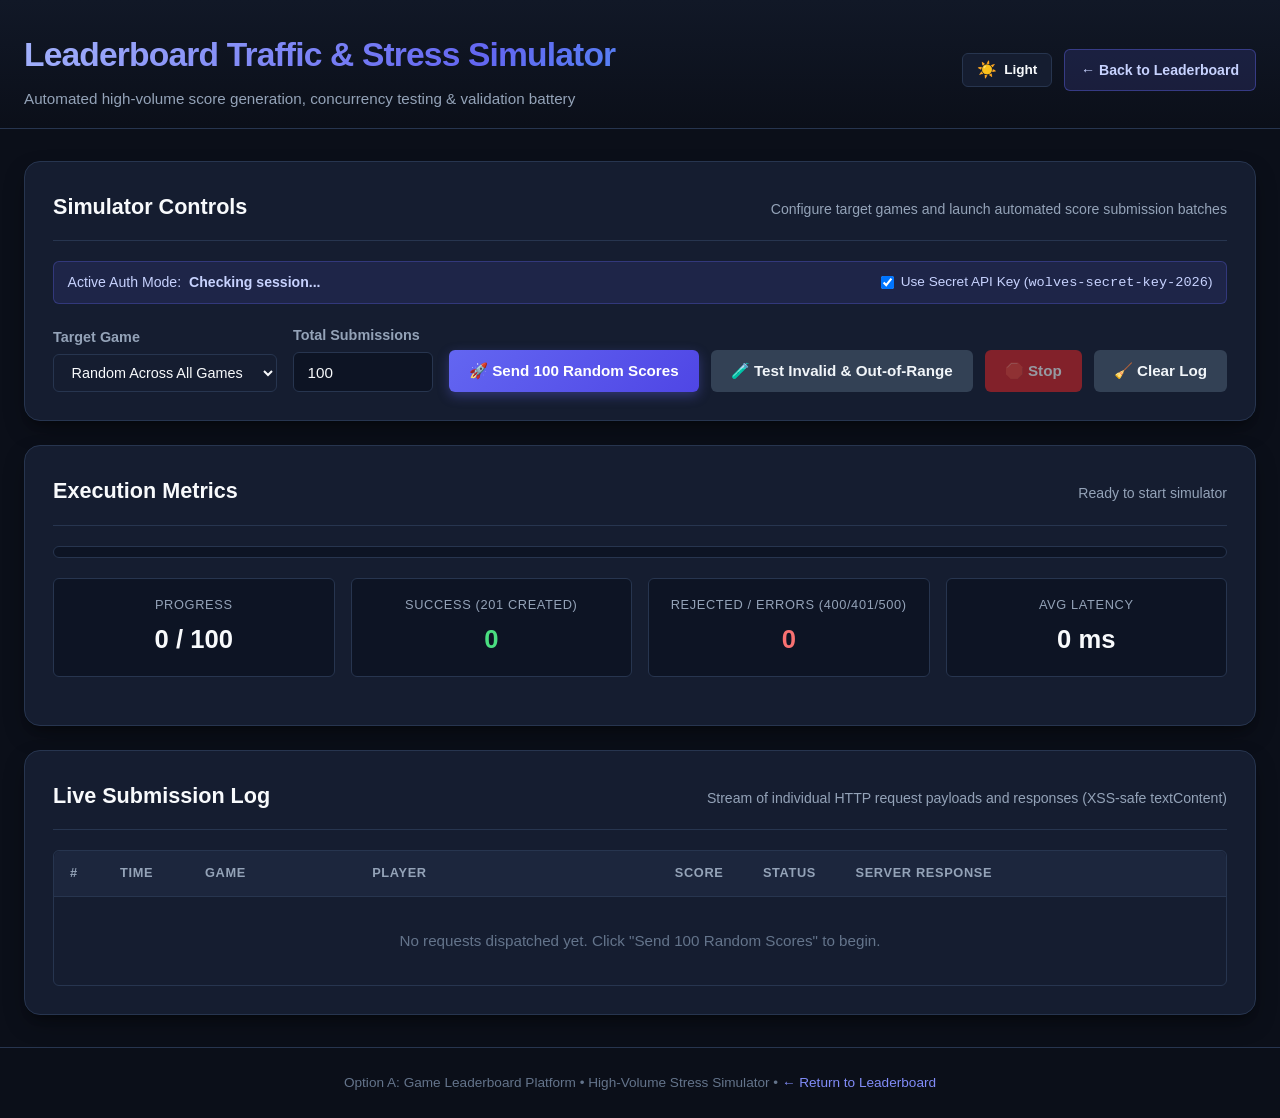
==== test-simulator.html @ 8ebdc3a9 "add complete REST API backend, admin moderation, and canvas chart visualization" ====
<!DOCTYPE html>
<html lang="en">
<head>
    <meta charset="UTF-8">
    <meta name="viewport" content="width=device-width, initial-scale=1.0">
    <title>100 Random Scores Simulator - Game Leaderboard Service</title>
    <link rel="stylesheet" href="css/style.css">
    <script src="js/test-simulator.js" defer></script>
</head>
<body>
    <header class="app-header">
        <div class="header-container">
            <div class="header-content">
                <h1 class="app-title">Leaderboard Traffic &amp; Stress Simulator</h1>
                <p class="app-subtitle">Automated high-volume score generation, concurrency testing &amp; validation battery</p>
            </div>
            <nav class="header-nav" style="display: flex; align-items: center; gap: 0.75rem;">
                <button type="button" id="themeToggle" class="theme-toggle-btn" aria-label="Toggle Dark / Light Mode" title="Toggle Theme">
                    <span id="themeToggleIcon" class="theme-toggle-icon">🌙</span>
                    <span id="themeToggleText" class="theme-toggle-text">Dark</span>
                </button>
                <a href="index.html" class="nav-btn">&larr; Back to Leaderboard</a>
            </nav>
        </div>
    </header>

    <main class="app-main">
        <div class="sim-container">
            <!-- Controls Card -->
            <section class="card" aria-labelledby="controlsHeading">
                <div class="card-header">
                    <h2 id="controlsHeading" class="card-title">Simulator Controls</h2>
                    <span class="card-desc">Configure target games and launch automated score submission batches</span>
                </div>

                <!-- Session & Auth Notice -->
                <div id="simAuthNotice" class="form-feedback error hidden">
                    Authentication Required: You are not logged in and Secret API Key is disabled. Submissions will return HTTP 401. Please enable the Secret API Key or <a href="index.html" class="footer-link">log in on the main page</a>.
                </div>

                <div class="user-submit-badge">
                    <span>Active Auth Mode:</span>
                    <strong id="simUserSession">Checking session...</strong>
                    <label style="margin-left: auto; display: flex; align-items: center; gap: 0.4rem; font-size: 0.85rem; cursor: pointer;">
                        <input type="checkbox" id="chkUseApiKey" checked>
                        <span>Use Secret API Key (<code>wolves-secret-key-2026</code>)</span>
                    </label>
                </div>

                <div class="sim-controls" style="margin-top: 1rem;">
                    <div class="form-group" style="flex: 1; min-width: 200px;">
                        <label for="simGameSelect" class="form-label">Target Game</label>
                        <select id="simGameSelect" class="game-select" style="width: 100%;">
                            <option value="__RANDOM__">Random Across All Games</option>
                        </select>
                    </div>

                    <div class="form-group" style="width: 140px;">
                        <label for="simBatchCount" class="form-label">Total Submissions</label>
                        <input type="number" id="simBatchCount" class="form-input" value="100" min="1" max="500" step="1">
                    </div>

                    <div class="sim-actions">
                        <button type="button" id="btnStartBatch" class="btn btn-primary">
                            <span>🚀 Send 100 Random Scores</span>
                        </button>
                        <button type="button" id="btnRunEdgeCases" class="btn btn-secondary">
                            <span>🧪 Test Invalid &amp; Out-of-Range</span>
                        </button>
                        <button type="button" id="btnStop" class="btn btn-danger" disabled>
                            <span>🛑 Stop</span>
                        </button>
                        <button type="button" id="btnClearLog" class="btn btn-secondary">
                            <span>🧹 Clear Log</span>
                        </button>
                    </div>
                </div>
            </section>

            <!-- Metrics Card -->
            <section class="card" aria-labelledby="metricsHeading">
                <div class="card-header">
                    <h2 id="metricsHeading" class="card-title">Execution Metrics</h2>
                    <span id="simStatusText" class="card-desc">Ready to start simulator</span>
                </div>

                <div class="progress-container">
                    <div id="progressFill" class="progress-fill"></div>
                </div>

                <div class="metrics-grid">
                    <div class="metric-card">
                        <div class="metric-label">Progress</div>
                        <div class="metric-value"><span id="metricSent">0</span> / <span id="metricTotal">100</span></div>
                    </div>
                    <div class="metric-card">
                        <div class="metric-label">Success (201 Created)</div>
                        <div class="metric-value success" id="metricSuccess">0</div>
                    </div>
                    <div class="metric-card">
                        <div class="metric-label">Rejected / Errors (400/401/500)</div>
                        <div class="metric-value error" id="metricErrors">0</div>
                    </div>
                    <div class="metric-card">
                        <div class="metric-label">Avg Latency</div>
                        <div class="metric-value" id="metricLatency">0 ms</div>
                    </div>
                </div>
            </section>

            <!-- Live Table Log Card -->
            <section class="card" aria-labelledby="logHeading">
                <div class="card-header">
                    <h2 id="logHeading" class="card-title">Live Submission Log</h2>
                    <span class="card-desc">Stream of individual HTTP request payloads and responses (XSS-safe textContent)</span>
                </div>

                <div class="log-scroll-wrapper">
                    <table class="leaderboard-table sim-table">
                        <thead>
                            <tr>
                                <th scope="col" style="width: 50px;">#</th>
                                <th scope="col" style="width: 85px;">Time</th>
                                <th scope="col">Game</th>
                                <th scope="col">Player</th>
                                <th scope="col" style="text-align: right;">Score</th>
                                <th scope="col" style="text-align: center; width: 100px;">Status</th>
                                <th scope="col">Server Response</th>
                            </tr>
                        </thead>
                        <tbody id="simLogBody">
                            <tr>
                                <td colspan="7" style="text-align: center; color: var(--text-muted); padding: 2rem;">
                                    No requests dispatched yet. Click "Send 100 Random Scores" to begin.
                                </td>
                            </tr>
                        </tbody>
                    </table>
                </div>
            </section>
        </div>
    </main>

    <footer class="app-footer">
        <p>Option A: Game Leaderboard Platform &bull; High-Volume Stress Simulator &bull; <a href="index.html" class="footer-link">&larr; Return to Leaderboard</a></p>
    </footer>
</body>
</html>
---- css/style.css ----
/**
 * Game Leaderboard Service - Modern Responsive Stylesheet
 */

:root, [data-theme="dark"] {
    --bg-main: #0b0f19;
    --bg-primary: #0b0f19;
    --bg-card: #151d30;
    --bg-surface: #151d30;
    --bg-card-header: #1c263d;
    --bg-input: #0d1424;
    --border-color: #27354f;
    --border-focus: #6366f1;
    
    --text-primary: #f8fafc;
    --text-secondary: #94a3b8;
    --text-muted: #64748b;
    
    --primary: #6366f1;
    --primary-hover: #4f46e5;
    --primary-glow: rgba(99, 102, 241, 0.35);
    --accent-color: #6366f1;

    --rank-gold: #f59e0b;
    --rank-gold-bg: rgba(245, 158, 11, 0.12);
    --rank-silver: #cbd5e1;
    --rank-silver-bg: rgba(203, 213, 225, 0.12);
    --rank-bronze: #d97706;
    --rank-bronze-bg: rgba(217, 119, 6, 0.12);

    --state-success-bg: rgba(34, 197, 94, 0.12);
    --state-success-border: #22c55e;
    --state-success-text: #86efac;

    --state-error-bg: rgba(239, 68, 68, 0.12);
    --state-error-border: #ef4444;
    --state-error-text: #fca5a5;

    --state-loading-text: #93c5fd;

    --radius-sm: 6px;
    --radius-md: 10px;
    --radius-lg: 16px;
    --shadow-card: 0 10px 25px -5px rgba(0, 0, 0, 0.4), 0 8px 10px -6px rgba(0, 0, 0, 0.3);
    --card-shadow: var(--shadow-card);
    --transition: all 0.2s ease-in-out;
}

[data-theme="light"] {
    --bg-main: #f1f5f9;
    --bg-primary: #f1f5f9;
    --bg-card: #ffffff;
    --bg-surface: #ffffff;
    --bg-card-header: #f8fafc;
    --bg-input: #ffffff;
    --border-color: #cbd5e1;
    --border-focus: #4f46e5;
    
    --text-primary: #0f172a;
    --text-secondary: #475569;
    --text-muted: #64748b;
    
    --primary: #4f46e5;
    --primary-hover: #4338ca;
    --primary-glow: rgba(79, 70, 229, 0.25);
    --accent-color: #4f46e5;

    --rank-gold: #b45309;
    --rank-gold-bg: rgba(245, 158, 11, 0.15);
    --rank-silver: #475569;
    --rank-silver-bg: rgba(148, 163, 184, 0.18);
    --rank-bronze: #9a3412;
    --rank-bronze-bg: rgba(217, 119, 6, 0.15);

    --state-success-bg: rgba(34, 197, 94, 0.12);
    --state-success-border: #16a34a;
    --state-success-text: #15803d;

    --state-error-bg: rgba(239, 68, 68, 0.10);
    --state-error-border: #dc2626;
    --state-error-text: #b91c1c;

    --state-loading-text: #2563eb;

    --shadow-card: 0 4px 20px -2px rgba(0, 0, 0, 0.06), 0 2px 6px -1px rgba(0, 0, 0, 0.04);
    --card-shadow: var(--shadow-card);
}

[data-theme="light"] .app-header {
    background: linear-gradient(180deg, #ffffff 0%, var(--bg-main) 100%);
    border-bottom: 1px solid var(--border-color);
}

[data-theme="light"] .leaderboard-table th {
    background-color: var(--bg-card-header);
    color: var(--text-secondary);
}

[data-theme="light"] .leaderboard-table tbody tr:hover {
    background-color: #f8fafc;
}

[data-theme="light"] .modal-content {
    background-color: #ffffff;
    box-shadow: 0 20px 25px -5px rgba(0, 0, 0, 0.1), 0 10px 10px -5px rgba(0, 0, 0, 0.04);
}

[data-theme="light"] .admin-card {
    background: #ffffff;
    border-color: #cbd5e1;
}

[data-theme="light"] .admin-scores-table th {
    background: var(--bg-card-header);
}

[data-theme="light"] .admin-scores-table tr:hover {
    background: #f8fafc;
}

[data-theme="light"] .demo-chip {
    background: #f1f5f9;
    border-color: #cbd5e1;
    color: #475569;
}

[data-theme="light"] .demo-chip:hover {
    background: #e2e8f0;
    color: var(--primary);
}

[data-theme="light"] .btn-secondary {
    background: #e2e8f0;
    color: #1e293b;
    border-color: #cbd5e1;
}

[data-theme="light"] .btn-secondary:hover {
    background: #cbd5e1;
}

[data-theme="light"] .btn-outline-primary {
    background: transparent;
    color: var(--primary);
    border-color: var(--primary);
}

[data-theme="light"] .btn-outline-primary:hover {
    background: rgba(79, 70, 229, 0.08);
}

*, *::before, *::after {
    box-sizing: border-box;
    margin: 0;
    padding: 0;
}

body {
    font-family: -apple-system, BlinkMacSystemFont, "Segoe UI", Roboto, Oxygen, Ubuntu, Cantarell, "Helvetica Neue", sans-serif;
    background-color: var(--bg-main);
    color: var(--text-primary);
    line-height: 1.6;
    min-height: 100vh;
    display: flex;
    flex-direction: column;
}

/* Header */
.app-header {
    background: linear-gradient(180deg, #111827 0%, var(--bg-main) 100%);
    border-bottom: 1px solid var(--border-color);
    padding: 1.75rem 1.5rem 1rem 1.5rem;
}

.header-container {
    max-width: 1250px;
    margin: 0 auto;
    display: flex;
    justify-content: space-between;
    align-items: center;
    flex-wrap: wrap;
    gap: 1rem;
}

.header-content {
    flex: 1;
    min-width: 280px;
}

.app-title {
    font-size: 2.1rem;
    font-weight: 800;
    letter-spacing: -0.025em;
    background: linear-gradient(135deg, #a5b4fc 0%, #6366f1 50%, #38bdf8 100%);
    -webkit-background-clip: text;
    -webkit-text-fill-color: transparent;
    margin-bottom: 0.35rem;
}

.app-subtitle {
    color: var(--text-secondary);
    font-size: 0.95rem;
    max-width: 650px;
}

.header-actions {
    display: flex;
    align-items: center;
    gap: 0.85rem;
    flex-wrap: wrap;
}

.nav-btn {
    display: inline-flex;
    align-items: center;
    padding: 0.55rem 1rem;
    background-color: rgba(99, 102, 241, 0.15);
    color: #c7d2fe;
    border: 1px solid rgba(99, 102, 241, 0.4);
    border-radius: var(--radius-sm);
    font-size: 0.88rem;
    font-weight: 600;
    text-decoration: none;
    transition: var(--transition);
}

.nav-btn:hover {
    background-color: rgba(99, 102, 241, 0.28);
    border-color: var(--primary);
    color: #ffffff;
    box-shadow: 0 0 12px var(--primary-glow);
}

/* Demo Credentials Banner */
.demo-credentials-banner {
    max-width: 1250px;
    margin: 1rem auto 0 auto;
    padding-top: 0.75rem;
    border-top: 1px dashed rgba(39, 53, 79, 0.6);
    display: flex;
    align-items: center;
    gap: 0.6rem;
    font-size: 0.82rem;
    color: var(--text-muted);
    flex-wrap: wrap;
}

.demo-chip {
    background: rgba(99, 102, 241, 0.1);
    color: #a5b4fc;
    border: 1px solid rgba(99, 102, 241, 0.25);
    border-radius: 4px;
    padding: 0.2rem 0.55rem;
    font-size: 0.8rem;
    font-weight: 600;
    cursor: pointer;
    transition: var(--transition);
}

.demo-chip:hover {
    background: rgba(99, 102, 241, 0.25);
    color: #ffffff;
}

/* User Session & Role Badges */
.auth-widget {
    display: flex;
    align-items: center;
}

.user-session {
    display: flex;
    align-items: center;
    gap: 0.75rem;
    background-color: var(--bg-card);
    border: 1px solid var(--border-color);
    padding: 0.35rem 0.75rem;
    border-radius: var(--radius-sm);
}

.user-profile {
    display: flex;
    align-items: center;
    gap: 0.45rem;
}

.user-name {
    font-weight: 700;
    color: var(--text-primary);
    font-size: 0.9rem;
}

.badge-role {
    display: inline-block;
    padding: 0.15rem 0.5rem;
    border-radius: 9999px;
    font-size: 0.75rem;
    font-weight: 700;
    text-transform: uppercase;
    letter-spacing: 0.05em;
}

.badge-role.admin {
    background-color: rgba(245, 158, 11, 0.2);
    color: #fbbf24;
    border: 1px solid rgba(245, 158, 11, 0.4);
}

.badge-role.player {
    background-color: rgba(59, 130, 246, 0.2);
    color: #93c5fd;
    border: 1px solid rgba(59, 130, 246, 0.4);
}

/* Main Layout */
.app-main {
    flex: 1;
    padding: 2rem 1.5rem;
    display: flex;
    justify-content: center;
}

.app-container {
    max-width: 1250px;
    width: 100%;
    display: grid;
    grid-template-columns: 1.8fr 1fr;
    gap: 2rem;
    align-items: start;
}

/* Cards */
.card {
    background-color: var(--bg-card);
    border: 1px solid var(--border-color);
    border-radius: var(--radius-lg);
    box-shadow: var(--shadow-card);
    padding: 1.75rem;
    overflow: hidden;
}

.card-header {
    display: flex;
    justify-content: space-between;
    align-items: center;
    flex-wrap: wrap;
    gap: 1rem;
    margin-bottom: 1.25rem;
    padding-bottom: 1rem;
    border-bottom: 1px solid var(--border-color);
}

.card-title {
    font-size: 1.35rem;
    font-weight: 700;
    color: var(--text-primary);
}

.card-desc {
    color: var(--text-secondary);
    font-size: 0.88rem;
    margin-top: 0.25rem;
}

/* Admin Verification Card */
.admin-card {
    grid-column: 1 / -1;
    border-color: rgba(245, 158, 11, 0.4);
    background: linear-gradient(180deg, rgba(245, 158, 11, 0.05) 0%, var(--bg-card) 80%);
}

.admin-header-actions {
    display: flex;
    align-items: center;
    gap: 0.5rem;
}

.admin-tabs-bar {
    display: flex;
    justify-content: space-between;
    align-items: center;
    margin-bottom: 1rem;
    flex-wrap: wrap;
    gap: 0.75rem;
}

.status-tabs {
    display: inline-flex;
    background-color: var(--bg-input);
    border: 1px solid var(--border-color);
    border-radius: var(--radius-sm);
    padding: 3px;
    gap: 4px;
}

.admin-tab {
    background: transparent;
    border: none;
    color: var(--text-secondary);
    padding: 0.45rem 1rem;
    border-radius: 4px;
    font-size: 0.85rem;
    font-weight: 600;
    cursor: pointer;
    transition: var(--transition);
}

.admin-tab:hover {
    color: var(--text-primary);
}

.admin-tab.active {
    background-color: #334155;
    color: #ffffff;
}

.btn-action-approve {
    padding: 0.35rem 0.75rem;
    font-size: 0.8rem;
    background-color: #16a34a;
    color: #ffffff;
    border: none;
    border-radius: 4px;
    font-weight: 600;
    cursor: pointer;
    margin-right: 0.4rem;
    transition: var(--transition);
}

.btn-action-approve:hover {
    background-color: #15803d;
}

.btn-action-reject {
    padding: 0.35rem 0.75rem;
    font-size: 0.8rem;
    background-color: #dc2626;
    color: #ffffff;
    border: none;
    border-radius: 4px;
    font-weight: 600;
    cursor: pointer;
    transition: var(--transition);
}

.btn-action-reject:hover {
    background-color: #b91c1c;
}

/* Comprehensive Filtration Section */
.filtration-section {
    background-color: var(--bg-input);
    border: 1px solid var(--border-color);
    border-radius: var(--radius-md);
    padding: 1.25rem;
    margin-bottom: 1.25rem;
}

.filter-row {
    display: flex;
    flex-wrap: wrap;
    gap: 1rem;
    align-items: flex-end;
}

.filter-row-periods {
    margin-top: 1rem;
    padding-top: 0.85rem;
    border-top: 1px dashed rgba(39, 53, 79, 0.7);
    align-items: center;
}

.filter-field {
    display: flex;
    flex-direction: column;
    gap: 0.35rem;
    flex: 1;
    min-width: 140px;
}

.filter-label {
    font-size: 0.8rem;
    font-weight: 700;
    text-transform: uppercase;
    letter-spacing: 0.05em;
    color: var(--text-muted);
}

.filter-summary-badge {
    display: inline-block;
    font-size: 0.82rem;
    font-weight: 600;
    color: #c7d2fe;
    background-color: rgba(99, 102, 241, 0.12);
    border: 1px solid rgba(99, 102, 241, 0.35);
    border-radius: 9999px;
    padding: 0.25rem 0.75rem;
}

.search-input-wrapper {
    position: relative;
    display: flex;
    align-items: center;
}

.btn-clear-search {
    position: absolute;
    right: 8px;
    background: none;
    border: none;
    color: var(--text-muted);
    font-size: 1.25rem;
    line-height: 1;
    cursor: pointer;
}

.btn-clear-search:hover {
    color: var(--text-primary);
}

/* Period Filter Segmented Pills */
.period-filter {
    display: inline-flex;
    background-color: #111827;
    border: 1px solid var(--border-color);
    border-radius: var(--radius-sm);
    padding: 3px;
    gap: 4px;
}

.period-btn {
    background: transparent;
    border: none;
    color: var(--text-secondary);
    padding: 0.45rem 1rem;
    border-radius: 4px;
    font-size: 0.85rem;
    font-weight: 600;
    cursor: pointer;
    transition: var(--transition);
}

.period-btn:hover {
    color: var(--text-primary);
}

.period-btn.active {
    background-color: var(--primary);
    color: #ffffff;
    box-shadow: 0 2px 8px var(--primary-glow);
}

/* Game Select */
.game-select {
    background-color: var(--bg-card);
    color: var(--text-primary);
    border: 1px solid var(--border-color);
    border-radius: var(--radius-sm);
    padding: 0.55rem 0.85rem;
    font-size: 0.9rem;
    outline: none;
    cursor: pointer;
    transition: var(--transition);
    width: 100%;
}

.game-select:focus {
    border-color: var(--border-focus);
    box-shadow: 0 0 0 2px var(--primary-glow);
}

/* Status Messages */
.status-message {
    padding: 0.6rem 0.85rem;
    border-radius: var(--radius-sm);
    font-size: 0.9rem;
    margin-bottom: 1rem;
    display: none;
}

.status-message.loading {
    display: flex;
    align-items: center;
    gap: 0.5rem;
    color: var(--state-loading-text);
    background-color: rgba(59, 130, 246, 0.1);
    border: 1px solid rgba(59, 130, 246, 0.3);
}

.status-message.loading::before {
    content: "";
    display: inline-block;
    width: 14px;
    height: 14px;
    border: 2px solid var(--state-loading-text);
    border-top-color: transparent;
    border-radius: 50%;
    animation: spin 0.8s linear infinite;
}

@keyframes spin {
    to { transform: rotate(360deg); }
}

.status-message.error {
    display: block;
    color: var(--state-error-text);
    background-color: var(--state-error-bg);
    border: 1px solid var(--state-error-border);
}

/* Tables */
.table-responsive {
    width: 100%;
    overflow-x: auto;
    -webkit-overflow-scrolling: touch;
}

.leaderboard-table {
    width: 100%;
    border-collapse: separate;
    border-spacing: 0;
    font-size: 0.95rem;
    text-align: left;
}

.leaderboard-table th {
    background-color: var(--bg-card-header);
    color: var(--text-secondary);
    font-weight: 600;
    font-size: 0.8rem;
    text-transform: uppercase;
    letter-spacing: 0.05em;
    padding: 0.75rem 1rem;
    border-bottom: 1px solid var(--border-color);
}

.leaderboard-table th:first-child {
    border-top-left-radius: var(--radius-sm);
}

.leaderboard-table th:last-child {
    border-top-right-radius: var(--radius-sm);
}

.leaderboard-table td {
    padding: 0.85rem 1rem;
    border-bottom: 1px solid rgba(39, 53, 79, 0.5);
    color: var(--text-primary);
}

.leaderboard-table tbody tr {
    transition: background-color 0.15s ease;
}

.leaderboard-table tbody tr:hover {
    background-color: rgba(99, 102, 241, 0.05);
}

.leaderboard-table tbody tr:last-child td {
    border-bottom: none;
}

/* Table Columns */
.th-rank, .td-rank {
    width: 75px;
    text-align: center;
}

.th-game, .td-game {
    font-weight: 600;
    color: #93c5fd;
}

.th-score, .td-score {
    text-align: right;
    font-variant-numeric: tabular-nums;
    font-weight: 700;
}

.td-player {
    font-weight: 500;
    word-break: break-word;
}

.td-date {
    color: var(--text-muted);
    font-size: 0.85rem;
    white-space: nowrap;
}

/* Rank Badges */
.rank-badge {
    display: inline-flex;
    align-items: center;
    justify-content: center;
    width: 32px;
    height: 32px;
    border-radius: 50%;
    font-weight: 800;
    font-size: 0.85rem;
}

.rank-1 .rank-badge {
    color: var(--rank-gold);
    background-color: var(--rank-gold-bg);
    border: 1px solid var(--rank-gold);
}

.rank-2 .rank-badge {
    color: var(--rank-silver);
    background-color: var(--rank-silver-bg);
    border: 1px solid var(--rank-silver);
}

.rank-3 .rank-badge {
    color: var(--rank-bronze);
    background-color: var(--rank-bronze-bg);
    border: 1px solid var(--rank-bronze);
}

.rank-default {
    color: var(--text-muted);
    font-weight: 600;
}

/* Empty State */
.empty-state {
    padding: 2.5rem 1rem;
    text-align: center;
    color: var(--text-secondary);
    background-color: rgba(13, 20, 36, 0.5);
    border-radius: var(--radius-sm);
    margin-top: 1rem;
}

/* Player Rank Lookup Card */
.rank-lookup-card {
    margin-top: 2rem;
    padding-top: 1.5rem;
    border-top: 1px solid var(--border-color);
}

.rank-lookup-title {
    font-size: 1.05rem;
    font-weight: 700;
    color: var(--text-primary);
    margin-bottom: 0.75rem;
}

.rank-input-group {
    display: flex;
    gap: 0.5rem;
}

.rank-input-group .form-input {
    flex: 1;
}

.rank-result {
    margin-top: 1rem;
    padding: 1rem 1.25rem;
    border-radius: var(--radius-sm);
    font-size: 0.95rem;
    line-height: 1.5;
}

.rank-result.found {
    background-color: rgba(99, 102, 241, 0.12);
    border: 1px solid rgba(99, 102, 241, 0.4);
    color: #e0e7ff;
}

.rank-result.not-found {
    background-color: rgba(234, 179, 8, 0.1);
    border: 1px solid rgba(234, 179, 8, 0.35);
    color: #fef08a;
}

.rank-result.error {
    background-color: var(--state-error-bg);
    border: 1px solid var(--state-error-border);
    color: var(--state-error-text);
}

.rank-highlight-badge {
    display: inline-block;
    padding: 0.15rem 0.5rem;
    background-color: var(--primary);
    color: #ffffff;
    font-weight: 700;
    border-radius: 4px;
    margin: 0 0.25rem;
}

/* Form Styles & Auth Required Notice */
.auth-required-box {
    text-align: center;
    padding: 2.5rem 1.5rem;
    background: rgba(13, 20, 36, 0.6);
    border-radius: var(--radius-md);
    border: 1px dashed var(--border-color);
    margin-bottom: 1rem;
}

.auth-required-box .lock-icon {
    font-size: 2.2rem;
    margin-bottom: 0.5rem;
}

.auth-required-box h3 {
    font-size: 1.15rem;
    font-weight: 700;
    color: var(--text-primary);
    margin-bottom: 0.25rem;
}

.auth-required-box p {
    font-size: 0.9rem;
    color: var(--text-secondary);
}

.user-submit-badge {
    display: flex;
    align-items: center;
    gap: 0.5rem;
    background-color: rgba(99, 102, 241, 0.12);
    border: 1px solid rgba(99, 102, 241, 0.3);
    padding: 0.55rem 0.85rem;
    border-radius: var(--radius-sm);
    font-size: 0.88rem;
    color: #c7d2fe;
    margin-bottom: 1.25rem;
}

.score-form {
    display: flex;
    flex-direction: column;
    gap: 1.25rem;
}

.form-group {
    display: flex;
    flex-direction: column;
    gap: 0.35rem;
}

.form-label {
    font-size: 0.9rem;
    font-weight: 600;
    color: var(--text-secondary);
}

.form-input {
    background-color: var(--bg-input);
    color: var(--text-primary);
    border: 1px solid var(--border-color);
    border-radius: var(--radius-sm);
    padding: 0.65rem 0.85rem;
    font-size: 0.95rem;
    outline: none;
    transition: var(--transition);
    width: 100%;
}

.form-input:focus {
    border-color: var(--border-focus);
    box-shadow: 0 0 0 2px var(--primary-glow);
}

.form-input::placeholder {
    color: var(--text-muted);
}

.form-hint {
    color: var(--text-muted);
    font-size: 0.78rem;
}

/* Feedback Messages */
.form-feedback {
    padding: 0.75rem 1rem;
    border-radius: var(--radius-sm);
    font-size: 0.9rem;
    margin-bottom: 1rem;
    line-height: 1.4;
    word-break: break-word;
}

.form-feedback.success {
    display: block;
    background-color: var(--state-success-bg);
    border: 1px solid var(--state-success-border);
    color: var(--state-success-text);
}

.form-feedback.error {
    display: block;
    background-color: var(--state-error-bg);
    border: 1px solid var(--state-error-border);
    color: var(--state-error-text);
}

.hidden {
    display: none !important;
}

/* Buttons */
.btn {
    display: inline-flex;
    align-items: center;
    justify-content: center;
    padding: 0.75rem 1.25rem;
    font-size: 0.95rem;
    font-weight: 600;
    border-radius: var(--radius-sm);
    border: none;
    cursor: pointer;
    transition: var(--transition);
    text-decoration: none;
}

.btn-sm {
    padding: 0.4rem 0.85rem;
    font-size: 0.82rem;
}

.btn-primary {
    background: linear-gradient(135deg, var(--primary) 0%, var(--primary-hover) 100%);
    color: #ffffff;
    box-shadow: 0 4px 12px var(--primary-glow);
}

.btn-primary:hover:not(:disabled) {
    transform: translateY(-1px);
    box-shadow: 0 6px 16px var(--primary-glow);
}

.btn-outline-primary {
    background: transparent;
    color: #c7d2fe;
    border: 1px solid var(--primary);
}

.btn-outline-primary:hover {
    background-color: rgba(99, 102, 241, 0.2);
    color: #ffffff;
}

.btn-secondary {
    background-color: #334155;
    color: #f1f5f9;
}

.btn-secondary:hover:not(:disabled) {
    background-color: #475569;
}

.btn-success {
    background-color: #16a34a;
    color: #ffffff;
}

.btn-success:hover:not(:disabled) {
    background-color: #15803d;
}

.btn-danger {
    background-color: #dc2626;
    color: #ffffff;
}

.btn-danger:hover:not(:disabled) {
    background-color: #b91c1c;
}

.btn:disabled {
    opacity: 0.55;
    cursor: not-allowed;
    transform: none;
}

/* Authentication Modal */
.modal-overlay {
    position: fixed;
    inset: 0;
    background-color: rgba(0, 0, 0, 0.75);
    backdrop-filter: blur(4px);
    display: flex;
    align-items: center;
    justify-content: center;
    z-index: 1000;
    padding: 1rem;
}

.modal-card {
    background-color: var(--bg-card);
    border: 1px solid var(--border-color);
    border-radius: var(--radius-lg);
    width: 100%;
    max-width: 420px;
    padding: 2rem;
    position: relative;
    box-shadow: 0 25px 50px -12px rgba(0, 0, 0, 0.7);
}

.modal-close-btn {
    position: absolute;
    top: 1rem;
    right: 1rem;
    background: none;
    border: none;
    color: var(--text-muted);
    font-size: 1.5rem;
    cursor: pointer;
    line-height: 1;
}

.modal-close-btn:hover {
    color: var(--text-primary);
}

.modal-tabs {
    display: flex;
    border-bottom: 1px solid var(--border-color);
    margin-bottom: 1.5rem;
}

.modal-tab {
    flex: 1;
    background: none;
    border: none;
    padding: 0.75rem 0.5rem;
    font-size: 0.95rem;
    font-weight: 700;
    color: var(--text-secondary);
    cursor: pointer;
    border-bottom: 2px solid transparent;
    transition: var(--transition);
}

.modal-tab:hover {
    color: var(--text-primary);
}

.modal-tab.active {
    color: var(--primary);
    border-bottom-color: var(--primary);
}

.auth-form {
    display: flex;
    flex-direction: column;
    gap: 1.15rem;
}

/* Footer */
.app-footer {
    border-top: 1px solid var(--border-color);
    padding: 1.5rem;
    text-align: center;
    color: var(--text-muted);
    font-size: 0.85rem;
    margin-top: auto;
}

.footer-link {
    color: #818cf8;
    text-decoration: none;
}

.footer-link:hover {
    text-decoration: underline;
}

/* =============================================================
 * Challenge 3: Test Simulator Specific Styles
 * ============================================================= */

.sim-container {
    max-width: 1250px;
    width: 100%;
    display: flex;
    flex-direction: column;
    gap: 1.5rem;
}

.sim-controls {
    display: flex;
    flex-wrap: wrap;
    gap: 1rem;
    align-items: flex-end;
}

.sim-actions {
    display: flex;
    flex-wrap: wrap;
    gap: 0.75rem;
}

.metrics-grid {
    display: grid;
    grid-template-columns: repeat(auto-fit, minmax(200px, 1fr));
    gap: 1rem;
    margin-bottom: 1.25rem;
}

.metric-card {
    background-color: var(--bg-input);
    border: 1px solid var(--border-color);
    border-radius: var(--radius-sm);
    padding: 1rem;
    text-align: center;
}

.metric-label {
    font-size: 0.8rem;
    color: var(--text-secondary);
    text-transform: uppercase;
    letter-spacing: 0.05em;
    margin-bottom: 0.25rem;
}

.metric-value {
    font-size: 1.6rem;
    font-weight: 800;
    color: var(--text-primary);
}

.metric-value.success {
    color: #4ade80;
}

.metric-value.error {
    color: #f87171;
}

.progress-container {
    background-color: var(--bg-input);
    border: 1px solid var(--border-color);
    border-radius: 9999px;
    height: 12px;
    overflow: hidden;
    margin-bottom: 1.25rem;
}

.progress-fill {
    height: 100%;
    width: 0%;
    background: linear-gradient(90deg, #6366f1, #38bdf8);
    transition: width 0.15s ease-out;
}

.log-scroll-wrapper {
    max-height: 480px;
    overflow-y: auto;
    border: 1px solid var(--border-color);
    border-radius: var(--radius-sm);
}

.badge-status {
    display: inline-block;
    padding: 0.2rem 0.55rem;
    border-radius: 4px;
    font-weight: 700;
    font-size: 0.8rem;
    text-align: center;
}

.badge-201 {
    background-color: rgba(34, 197, 94, 0.2);
    color: #86efac;
    border: 1px solid rgba(34, 197, 94, 0.4);
}

.badge-400 {
    background-color: rgba(239, 68, 68, 0.2);
    color: #fca5a5;
    border: 1px solid rgba(239, 68, 68, 0.4);
}

.badge-500 {
    background-color: rgba(217, 119, 6, 0.2);
    color: #fcd34d;
    border: 1px solid rgba(217, 119, 6, 0.4);
}

/* Responsive Breakpoints */
@media (max-width: 950px) {
    .app-container {
        grid-template-columns: 1fr;
    }

    .form-card {
        order: 2;
    }

    .leaderboard-card {
        order: 1;
    }
}

@media (max-width: 600px) {
    .app-header {
        padding: 1.25rem 1rem 0.75rem 1rem;
    }

    .header-container {
        flex-direction: column;
        align-items: stretch;
    }

    .header-actions {
        justify-content: flex-start;
    }

    .app-title {
        font-size: 1.6rem;
    }

    .app-main {
        padding: 1rem 0.75rem;
    }

    .card {
        padding: 1.25rem 1rem;
        border-radius: var(--radius-md);
    }

    .filter-row {
        flex-direction: column;
        align-items: stretch;
    }

    .period-filter {
        width: 100%;
        display: flex;
    }

    .period-btn {
        flex: 1;
        text-align: center;
        padding: 0.45rem 0.5rem;
        font-size: 0.8rem;
    }

    .rank-input-group {
        flex-direction: column;
    }

    .leaderboard-table th,
    .leaderboard-table td {
        padding: 0.6rem 0.5rem;
        font-size: 0.85rem;
    }

    .th-rank, .td-rank {
        width: 48px;
    }

    .rank-badge {
        width: 26px;
        height: 26px;
        font-size: 0.75rem;
    }

    .td-date {
        font-size: 0.75rem;
    }
}

/* ==========================================================================
   Step 7 Deliverables: Theme Toggle & Analytics Canvas Chart
   ========================================================================== */

/* Theme Toggle Button */
.theme-toggle-btn {
    display: inline-flex;
    align-items: center;
    justify-content: center;
    gap: 0.45rem;
    background: var(--bg-card);
    border: 1px solid var(--border-color);
    color: var(--text-primary);
    padding: 0.52rem 0.85rem;
    border-radius: var(--radius-sm);
    font-size: 0.85rem;
    font-weight: 600;
    cursor: pointer;
    transition: var(--transition);
}

.theme-toggle-btn:hover {
    border-color: var(--primary);
    background: var(--bg-card-header);
    color: var(--primary);
}

.theme-toggle-icon {
    font-size: 1rem;
    line-height: 1;
}

/* Scores Over Time Chart Card */
.chart-card {
    margin-top: 1.5rem;
}

.chart-card-header {
    display: flex;
    justify-content: space-between;
    align-items: center;
    flex-wrap: wrap;
    gap: 1rem;
}

.chart-controls {
    display: flex;
    align-items: center;
    gap: 0.75rem;
    flex-wrap: wrap;
}

.chart-select {
    padding: 0.45rem 0.8rem;
    font-size: 0.85rem;
    border-radius: var(--radius-sm);
    min-width: 170px;
    background-color: var(--bg-input);
    color: var(--text-primary);
    border: 1px solid var(--border-color);
}

.chart-timeframe-group {
    display: inline-flex;
    background: var(--bg-input);
    padding: 0.25rem;
    border-radius: var(--radius-sm);
    border: 1px solid var(--border-color);
    gap: 0.2rem;
}

.chart-days-btn {
    background: transparent;
    border: none;
    color: var(--text-secondary);
    padding: 0.35rem 0.7rem;
    border-radius: 4px;
    font-size: 0.8rem;
    font-weight: 600;
    cursor: pointer;
    transition: var(--transition);
}

.chart-days-btn:hover {
    color: var(--text-primary);
}

.chart-days-btn.active {
    background: var(--primary);
    color: #ffffff;
    box-shadow: 0 0 8px var(--primary-glow);
}

.chart-canvas-container {
    width: 100%;
    margin-top: 1rem;
    background: var(--bg-card);
    border: 1px solid var(--border-color);
    border-radius: var(--radius-md);
    padding: 1rem 0.5rem 0.5rem 0.5rem;
    overflow: hidden;
    position: relative;
}

#scoreChart {
    width: 100%;
    height: 260px;
    display: block;
    cursor: crosshair;
}

.chart-footer {
    display: flex;
    justify-content: space-between;
    align-items: center;
    margin-top: 0.85rem;
    font-size: 0.8rem;
    color: var(--text-muted);
    flex-wrap: wrap;
    gap: 0.5rem;
}

.chart-status-text {
    font-weight: 500;
}

.chart-legend-indicator {
    font-style: italic;
}
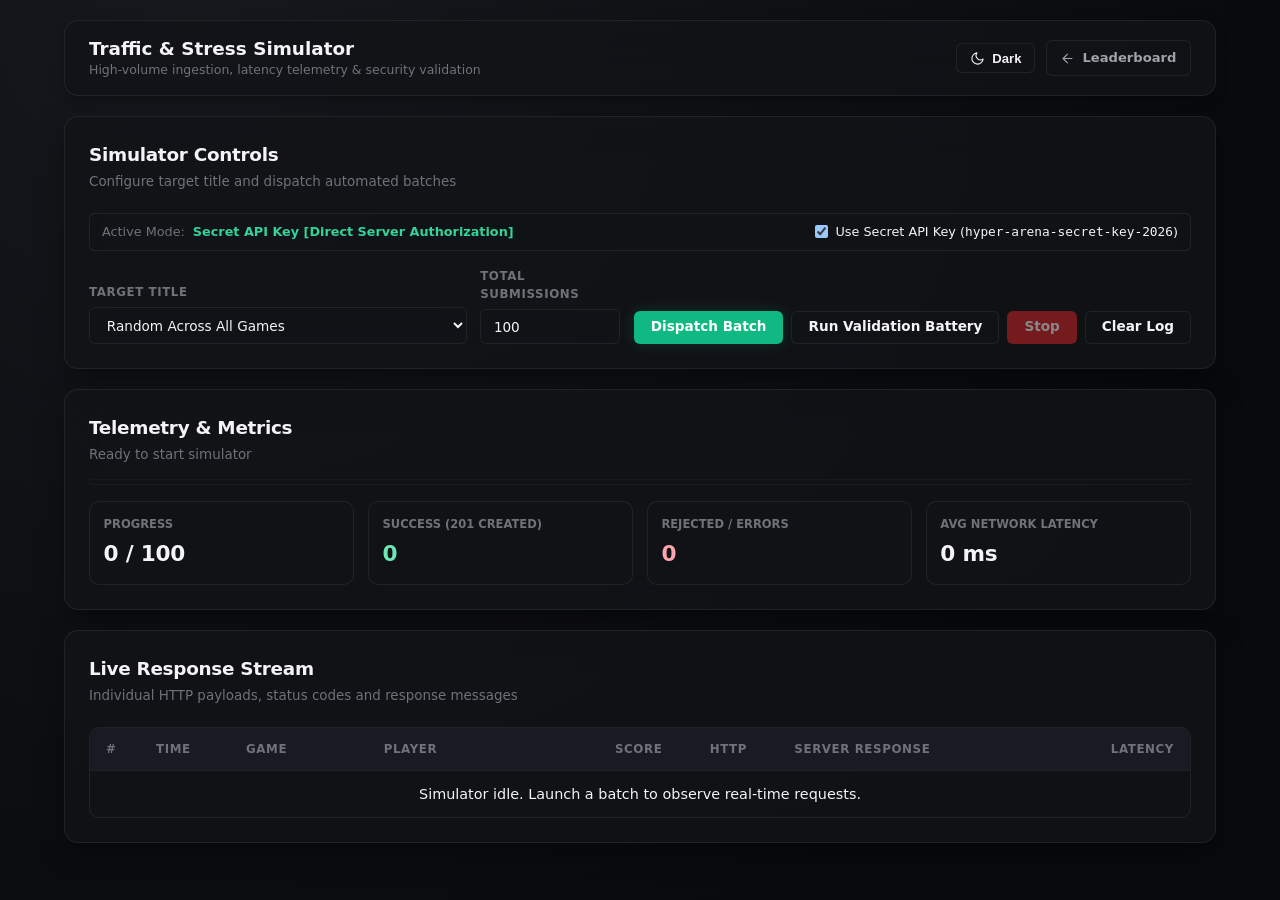
==== commit cac447b1: "upgrade to Hyper Arena studio dashboard with modular architecture and expanded test suite" ====
--- a/test-simulator.html
+++ b/test-simulator.html
@@ -1,148 +1,174 @@
 <!DOCTYPE html>
-<html lang="en">
+<html lang="en" data-theme="dark">
+
 <head>
     <meta charset="UTF-8">
     <meta name="viewport" content="width=device-width, initial-scale=1.0">
-    <title>100 Random Scores Simulator - Game Leaderboard Service</title>
+    <title>Hyper Arena - Traffic Simulator</title>
     <link rel="stylesheet" href="css/style.css">
     <script src="js/test-simulator.js" defer></script>
 </head>
+
 <body>
-    <header class="app-header">
-        <div class="header-container">
-            <div class="header-content">
-                <h1 class="app-title">Leaderboard Traffic &amp; Stress Simulator</h1>
-                <p class="app-subtitle">Automated high-volume score generation, concurrency testing &amp; validation battery</p>
+    <div class="app-wrapper">
+        <!-- Floating Glass Header -->
+        <header class="app-header">
+            <div class="header-brand">
+                <div class="brand-text">
+                    <h1>Traffic &amp; Stress Simulator</h1>
+                    <p>High-volume ingestion, latency telemetry &amp; security validation</p>
+                </div>
             </div>
-            <nav class="header-nav" style="display: flex; align-items: center; gap: 0.75rem;">
-                <button type="button" id="themeToggle" class="theme-toggle-btn" aria-label="Toggle Dark / Light Mode" title="Toggle Theme">
-                    <span id="themeToggleIcon" class="theme-toggle-icon">🌙</span>
-                    <span id="themeToggleText" class="theme-toggle-text">Dark</span>
+
+            <div class="header-actions">
+                <!-- Theme Toggle -->
+                <button type="button" id="themeToggle" class="theme-toggle-btn" aria-label="Toggle Theme"
+                    title="Toggle Theme">
+                    <span id="themeToggleIcon" class="theme-toggle-icon">
+                        <svg width="15" height="15" viewBox="0 0 24 24" fill="none" stroke="currentColor"
+                            stroke-width="1.75" stroke-linecap="round" stroke-linejoin="round">
+                            <path d="M21 12.79A9 9 0 1 1 11.21 3 7 7 0 0 0 21 12.79z"></path>
+                        </svg>
+                    </span>
+                    <span id="themeToggleText">Dark</span>
                 </button>
-                <a href="index.html" class="nav-btn">&larr; Back to Leaderboard</a>
-            </nav>
-        </div>
-    </header>
 
-    <main class="app-main">
-        <div class="sim-container">
-            <!-- Controls Card -->
-            <section class="card" aria-labelledby="controlsHeading">
-                <div class="card-header">
-                    <h2 id="controlsHeading" class="card-title">Simulator Controls</h2>
-                    <span class="card-desc">Configure target games and launch automated score submission batches</span>
+                <a href="index.html" class="nav-link-btn" title="Return to Leaderboard">
+                    <svg width="15" height="15" viewBox="0 0 24 24" fill="none" stroke="currentColor"
+                        stroke-width="1.75" stroke-linecap="round" stroke-linejoin="round">
+                        <line x1="19" y1="12" x2="5" y2="12"></line>
+                        <polyline points="12 19 5 12 12 5"></polyline>
+                    </svg>
+                    <span>Leaderboard</span>
+                </a>
+            </div>
+        </header>
+
+        <!-- Controls Card -->
+        <section class="glass-card" aria-labelledby="controlsHeading">
+            <div class="glass-card-header">
+                <div>
+                    <h2 id="controlsHeading" class="glass-card-title">Simulator Controls</h2>
+                    <p class="glass-card-desc">Configure target title and dispatch automated batches</p>
+                </div>
+            </div>
+
+            <!-- Session & Auth Notice -->
+            <div id="simAuthNotice" class="status-msg error hidden">
+                Authentication Required: You are unauthenticated and Secret API Key is disabled. Submissions will return
+                HTTP 401. Please enable the Secret API Key or sign in on the main page.
+            </div>
+
+            <div class="submitter-identity-row" style="margin-bottom: 1rem;">
+                <div style="display: flex; align-items: center; gap: 0.5rem;">
+                    <span class="submitter-identity-label">Active Mode:</span>
+                    <strong id="simUserSession" class="submitter-identity-name">Checking session...</strong>
+                </div>
+                <label style="display: flex; align-items: center; gap: 0.45rem; font-size: 0.8rem; cursor: pointer;">
+                    <input type="checkbox" id="chkUseApiKey" checked>
+                    <span>Use Secret API Key (<code>hyper-arena-secret-key-2026</code>)</span>
+                </label>
+            </div>
+
+            <div
+                style="display: grid; grid-template-columns: minmax(180px, 1fr) 140px auto; gap: 0.85rem; align-items: flex-end; flex-wrap: wrap;">
+                <div class="filter-field">
+                    <label for="simGameSelect" class="field-label">Target Title</label>
+                    <select id="simGameSelect" class="glass-select">
+                        <option value="__RANDOM__">Random Across All Games</option>
+                    </select>
                 </div>
 
-                <!-- Session & Auth Notice -->
-                <div id="simAuthNotice" class="form-feedback error hidden">
-                    Authentication Required: You are not logged in and Secret API Key is disabled. Submissions will return HTTP 401. Please enable the Secret API Key or <a href="index.html" class="footer-link">log in on the main page</a>.
+                <div class="filter-field">
+                    <label for="simBatchCount" class="field-label">Total Submissions</label>
+                    <input type="number" id="simBatchCount" class="glass-input num" value="100" min="1" max="500"
+                        step="1">
                 </div>
 
-                <div class="user-submit-badge">
-                    <span>Active Auth Mode:</span>
-                    <strong id="simUserSession">Checking session...</strong>
-                    <label style="margin-left: auto; display: flex; align-items: center; gap: 0.4rem; font-size: 0.85rem; cursor: pointer;">
-                        <input type="checkbox" id="chkUseApiKey" checked>
-                        <span>Use Secret API Key (<code>wolves-secret-key-2026</code>)</span>
-                    </label>
+                <div style="display: flex; gap: 0.5rem; flex-wrap: wrap;">
+                    <button type="button" id="btnStartBatch" class="btn btn-primary">
+                        <span>Dispatch Batch</span>
+                    </button>
+                    <button type="button" id="btnRunEdgeCases" class="btn btn-secondary">
+                        <span>Run Validation Battery</span>
+                    </button>
+                    <button type="button" id="btnStop" class="btn btn-danger" disabled>
+                        <span>Stop</span>
+                    </button>
+                    <button type="button" id="btnClearLog" class="btn btn-secondary">
+                        <span>Clear Log</span>
+                    </button>
                 </div>
+            </div>
+        </section>
 
-                <div class="sim-controls" style="margin-top: 1rem;">
-                    <div class="form-group" style="flex: 1; min-width: 200px;">
-                        <label for="simGameSelect" class="form-label">Target Game</label>
-                        <select id="simGameSelect" class="game-select" style="width: 100%;">
-                            <option value="__RANDOM__">Random Across All Games</option>
-                        </select>
-                    </div>
+        <!-- Execution Metrics Card -->
+        <section class="glass-card" aria-labelledby="metricsHeading">
+            <div class="glass-card-header" style="margin-bottom: 0.5rem;">
+                <div>
+                    <h2 id="metricsHeading" class="glass-card-title">Telemetry &amp; Metrics</h2>
+                    <p id="simStatusText" class="glass-card-desc">Ready to start simulator</p>
+                </div>
+            </div>
 
-                    <div class="form-group" style="width: 140px;">
-                        <label for="simBatchCount" class="form-label">Total Submissions</label>
-                        <input type="number" id="simBatchCount" class="form-input" value="100" min="1" max="500" step="1">
-                    </div>
+            <div class="progress-track">
+                <div id="progressFill" class="progress-bar-fill"></div>
+            </div>
 
-                    <div class="sim-actions">
-                        <button type="button" id="btnStartBatch" class="btn btn-primary">
-                            <span>🚀 Send 100 Random Scores</span>
-                        </button>
-                        <button type="button" id="btnRunEdgeCases" class="btn btn-secondary">
-                            <span>🧪 Test Invalid &amp; Out-of-Range</span>
-                        </button>
-                        <button type="button" id="btnStop" class="btn btn-danger" disabled>
-                            <span>🛑 Stop</span>
-                        </button>
-                        <button type="button" id="btnClearLog" class="btn btn-secondary">
-                            <span>🧹 Clear Log</span>
-                        </button>
+            <div class="sim-metrics-grid">
+                <div class="sim-metric-card">
+                    <div class="sim-metric-label">Progress</div>
+                    <div class="sim-metric-value num"><span id="metricSent">0</span> / <span id="metricTotal">100</span>
                     </div>
                 </div>
-            </section>
+                <div class="sim-metric-card">
+                    <div class="sim-metric-label">Success (201 Created)</div>
+                    <div class="sim-metric-value success num" id="metricSuccess">0</div>
+                </div>
+                <div class="sim-metric-card">
+                    <div class="sim-metric-label">Rejected / Errors</div>
+                    <div class="sim-metric-value error num" id="metricErrors">0</div>
+                </div>
+                <div class="sim-metric-card">
+                    <div class="sim-metric-label">Avg Network Latency</div>
+                    <div class="sim-metric-value num" id="metricLatency">0 ms</div>
+                </div>
+            </div>
+        </section>
 
-            <!-- Metrics Card -->
-            <section class="card" aria-labelledby="metricsHeading">
-                <div class="card-header">
-                    <h2 id="metricsHeading" class="card-title">Execution Metrics</h2>
-                    <span id="simStatusText" class="card-desc">Ready to start simulator</span>
+        <!-- Real-Time Stream Log Table -->
+        <section class="glass-card" aria-labelledby="logHeading">
+            <div class="glass-card-header">
+                <div>
+                    <h2 id="logHeading" class="glass-card-title">Live Response Stream</h2>
+                    <p class="glass-card-desc">Individual HTTP payloads, status codes and response messages</p>
                 </div>
+            </div>
 
-                <div class="progress-container">
-                    <div id="progressFill" class="progress-fill"></div>
-                </div>
+            <div class="table-glass-wrap log-table-wrap">
+                <table class="glass-table">
+                    <thead>
+                        <tr>
+                            <th scope="col" style="width: 50px;">#</th>
+                            <th scope="col" style="width: 90px;">Time</th>
+                            <th scope="col">Game</th>
+                            <th scope="col">Player</th>
+                            <th scope="col" style="text-align: right;">Score</th>
+                            <th scope="col" style="text-align: center; width: 100px;">HTTP</th>
+                            <th scope="col">Server Response</th>
+                            <th scope="col" style="text-align: right; width: 90px;">Latency</th>
+                        </tr>
+                    </thead>
+                    <tbody id="simLogBody">
+                        <tr>
+                            <td colspan="8" class="empty-state">Simulator idle. Launch a batch to observe real-time
+                                requests.</td>
+                        </tr>
+                    </tbody>
+                </table>
+            </div>
+        </section>
+    </div>
+</body>
 
-                <div class="metrics-grid">
-                    <div class="metric-card">
-                        <div class="metric-label">Progress</div>
-                        <div class="metric-value"><span id="metricSent">0</span> / <span id="metricTotal">100</span></div>
-                    </div>
-                    <div class="metric-card">
-                        <div class="metric-label">Success (201 Created)</div>
-                        <div class="metric-value success" id="metricSuccess">0</div>
-                    </div>
-                    <div class="metric-card">
-                        <div class="metric-label">Rejected / Errors (400/401/500)</div>
-                        <div class="metric-value error" id="metricErrors">0</div>
-                    </div>
-                    <div class="metric-card">
-                        <div class="metric-label">Avg Latency</div>
-                        <div class="metric-value" id="metricLatency">0 ms</div>
-                    </div>
-                </div>
-            </section>
-
-            <!-- Live Table Log Card -->
-            <section class="card" aria-labelledby="logHeading">
-                <div class="card-header">
-                    <h2 id="logHeading" class="card-title">Live Submission Log</h2>
-                    <span class="card-desc">Stream of individual HTTP request payloads and responses (XSS-safe textContent)</span>
-                </div>
-
-                <div class="log-scroll-wrapper">
-                    <table class="leaderboard-table sim-table">
-                        <thead>
-                            <tr>
-                                <th scope="col" style="width: 50px;">#</th>
-                                <th scope="col" style="width: 85px;">Time</th>
-                                <th scope="col">Game</th>
-                                <th scope="col">Player</th>
-                                <th scope="col" style="text-align: right;">Score</th>
-                                <th scope="col" style="text-align: center; width: 100px;">Status</th>
-                                <th scope="col">Server Response</th>
-                            </tr>
-                        </thead>
-                        <tbody id="simLogBody">
-                            <tr>
-                                <td colspan="7" style="text-align: center; color: var(--text-muted); padding: 2rem;">
-                                    No requests dispatched yet. Click "Send 100 Random Scores" to begin.
-                                </td>
-                            </tr>
-                        </tbody>
-                    </table>
-                </div>
-            </section>
-        </div>
-    </main>
-
-    <footer class="app-footer">
-        <p>Option A: Game Leaderboard Platform &bull; High-Volume Stress Simulator &bull; <a href="index.html" class="footer-link">&larr; Return to Leaderboard</a></p>
-    </footer>
-</body>
-</html>
+</html>
--- a/css/style.css
+++ b/css/style.css
@@ -1,1401 +1,9 @@
 /**
- * Game Leaderboard Service - Modern Responsive Stylesheet
+ * Hyper Arena - Master Glassmorphism Stylesheet
+ * 
+ * Aggregates theme variables, layout shell, and glassmorphic UI components.
  */
 
-:root, [data-theme="dark"] {
-    --bg-main: #0b0f19;
-    --bg-primary: #0b0f19;
-    --bg-card: #151d30;
-    --bg-surface: #151d30;
-    --bg-card-header: #1c263d;
-    --bg-input: #0d1424;
-    --border-color: #27354f;
-    --border-focus: #6366f1;
-    
-    --text-primary: #f8fafc;
-    --text-secondary: #94a3b8;
-    --text-muted: #64748b;
-    
-    --primary: #6366f1;
-    --primary-hover: #4f46e5;
-    --primary-glow: rgba(99, 102, 241, 0.35);
-    --accent-color: #6366f1;
-
-    --rank-gold: #f59e0b;
-    --rank-gold-bg: rgba(245, 158, 11, 0.12);
-    --rank-silver: #cbd5e1;
-    --rank-silver-bg: rgba(203, 213, 225, 0.12);
-    --rank-bronze: #d97706;
-    --rank-bronze-bg: rgba(217, 119, 6, 0.12);
-
-    --state-success-bg: rgba(34, 197, 94, 0.12);
-    --state-success-border: #22c55e;
-    --state-success-text: #86efac;
-
-    --state-error-bg: rgba(239, 68, 68, 0.12);
-    --state-error-border: #ef4444;
-    --state-error-text: #fca5a5;
-
-    --state-loading-text: #93c5fd;
-
-    --radius-sm: 6px;
-    --radius-md: 10px;
-    --radius-lg: 16px;
-    --shadow-card: 0 10px 25px -5px rgba(0, 0, 0, 0.4), 0 8px 10px -6px rgba(0, 0, 0, 0.3);
-    --card-shadow: var(--shadow-card);
-    --transition: all 0.2s ease-in-out;
-}
-
-[data-theme="light"] {
-    --bg-main: #f1f5f9;
-    --bg-primary: #f1f5f9;
-    --bg-card: #ffffff;
-    --bg-surface: #ffffff;
-    --bg-card-header: #f8fafc;
-    --bg-input: #ffffff;
-    --border-color: #cbd5e1;
-    --border-focus: #4f46e5;
-    
-    --text-primary: #0f172a;
-    --text-secondary: #475569;
-    --text-muted: #64748b;
-    
-    --primary: #4f46e5;
-    --primary-hover: #4338ca;
-    --primary-glow: rgba(79, 70, 229, 0.25);
-    --accent-color: #4f46e5;
-
-    --rank-gold: #b45309;
-    --rank-gold-bg: rgba(245, 158, 11, 0.15);
-    --rank-silver: #475569;
-    --rank-silver-bg: rgba(148, 163, 184, 0.18);
-    --rank-bronze: #9a3412;
-    --rank-bronze-bg: rgba(217, 119, 6, 0.15);
-
-    --state-success-bg: rgba(34, 197, 94, 0.12);
-    --state-success-border: #16a34a;
-    --state-success-text: #15803d;
-
-    --state-error-bg: rgba(239, 68, 68, 0.10);
-    --state-error-border: #dc2626;
-    --state-error-text: #b91c1c;
-
-    --state-loading-text: #2563eb;
-
-    --shadow-card: 0 4px 20px -2px rgba(0, 0, 0, 0.06), 0 2px 6px -1px rgba(0, 0, 0, 0.04);
-    --card-shadow: var(--shadow-card);
-}
-
-[data-theme="light"] .app-header {
-    background: linear-gradient(180deg, #ffffff 0%, var(--bg-main) 100%);
-    border-bottom: 1px solid var(--border-color);
-}
-
-[data-theme="light"] .leaderboard-table th {
-    background-color: var(--bg-card-header);
-    color: var(--text-secondary);
-}
-
-[data-theme="light"] .leaderboard-table tbody tr:hover {
-    background-color: #f8fafc;
-}
-
-[data-theme="light"] .modal-content {
-    background-color: #ffffff;
-    box-shadow: 0 20px 25px -5px rgba(0, 0, 0, 0.1), 0 10px 10px -5px rgba(0, 0, 0, 0.04);
-}
-
-[data-theme="light"] .admin-card {
-    background: #ffffff;
-    border-color: #cbd5e1;
-}
-
-[data-theme="light"] .admin-scores-table th {
-    background: var(--bg-card-header);
-}
-
-[data-theme="light"] .admin-scores-table tr:hover {
-    background: #f8fafc;
-}
-
-[data-theme="light"] .demo-chip {
-    background: #f1f5f9;
-    border-color: #cbd5e1;
-    color: #475569;
-}
-
-[data-theme="light"] .demo-chip:hover {
-    background: #e2e8f0;
-    color: var(--primary);
-}
-
-[data-theme="light"] .btn-secondary {
-    background: #e2e8f0;
-    color: #1e293b;
-    border-color: #cbd5e1;
-}
-
-[data-theme="light"] .btn-secondary:hover {
-    background: #cbd5e1;
-}
-
-[data-theme="light"] .btn-outline-primary {
-    background: transparent;
-    color: var(--primary);
-    border-color: var(--primary);
-}
-
-[data-theme="light"] .btn-outline-primary:hover {
-    background: rgba(79, 70, 229, 0.08);
-}
-
-*, *::before, *::after {
-    box-sizing: border-box;
-    margin: 0;
-    padding: 0;
-}
-
-body {
-    font-family: -apple-system, BlinkMacSystemFont, "Segoe UI", Roboto, Oxygen, Ubuntu, Cantarell, "Helvetica Neue", sans-serif;
-    background-color: var(--bg-main);
-    color: var(--text-primary);
-    line-height: 1.6;
-    min-height: 100vh;
-    display: flex;
-    flex-direction: column;
-}
-
-/* Header */
-.app-header {
-    background: linear-gradient(180deg, #111827 0%, var(--bg-main) 100%);
-    border-bottom: 1px solid var(--border-color);
-    padding: 1.75rem 1.5rem 1rem 1.5rem;
-}
-
-.header-container {
-    max-width: 1250px;
-    margin: 0 auto;
-    display: flex;
-    justify-content: space-between;
-    align-items: center;
-    flex-wrap: wrap;
-    gap: 1rem;
-}
-
-.header-content {
-    flex: 1;
-    min-width: 280px;
-}
-
-.app-title {
-    font-size: 2.1rem;
-    font-weight: 800;
-    letter-spacing: -0.025em;
-    background: linear-gradient(135deg, #a5b4fc 0%, #6366f1 50%, #38bdf8 100%);
-    -webkit-background-clip: text;
-    -webkit-text-fill-color: transparent;
-    margin-bottom: 0.35rem;
-}
-
-.app-subtitle {
-    color: var(--text-secondary);
-    font-size: 0.95rem;
-    max-width: 650px;
-}
-
-.header-actions {
-    display: flex;
-    align-items: center;
-    gap: 0.85rem;
-    flex-wrap: wrap;
-}
-
-.nav-btn {
-    display: inline-flex;
-    align-items: center;
-    padding: 0.55rem 1rem;
-    background-color: rgba(99, 102, 241, 0.15);
-    color: #c7d2fe;
-    border: 1px solid rgba(99, 102, 241, 0.4);
-    border-radius: var(--radius-sm);
-    font-size: 0.88rem;
-    font-weight: 600;
-    text-decoration: none;
-    transition: var(--transition);
-}
-
-.nav-btn:hover {
-    background-color: rgba(99, 102, 241, 0.28);
-    border-color: var(--primary);
-    color: #ffffff;
-    box-shadow: 0 0 12px var(--primary-glow);
-}
-
-/* Demo Credentials Banner */
-.demo-credentials-banner {
-    max-width: 1250px;
-    margin: 1rem auto 0 auto;
-    padding-top: 0.75rem;
-    border-top: 1px dashed rgba(39, 53, 79, 0.6);
-    display: flex;
-    align-items: center;
-    gap: 0.6rem;
-    font-size: 0.82rem;
-    color: var(--text-muted);
-    flex-wrap: wrap;
-}
-
-.demo-chip {
-    background: rgba(99, 102, 241, 0.1);
-    color: #a5b4fc;
-    border: 1px solid rgba(99, 102, 241, 0.25);
-    border-radius: 4px;
-    padding: 0.2rem 0.55rem;
-    font-size: 0.8rem;
-    font-weight: 600;
-    cursor: pointer;
-    transition: var(--transition);
-}
-
-.demo-chip:hover {
-    background: rgba(99, 102, 241, 0.25);
-    color: #ffffff;
-}
-
-/* User Session & Role Badges */
-.auth-widget {
-    display: flex;
-    align-items: center;
-}
-
-.user-session {
-    display: flex;
-    align-items: center;
-    gap: 0.75rem;
-    background-color: var(--bg-card);
-    border: 1px solid var(--border-color);
-    padding: 0.35rem 0.75rem;
-    border-radius: var(--radius-sm);
-}
-
-.user-profile {
-    display: flex;
-    align-items: center;
-    gap: 0.45rem;
-}
-
-.user-name {
-    font-weight: 700;
-    color: var(--text-primary);
-    font-size: 0.9rem;
-}
-
-.badge-role {
-    display: inline-block;
-    padding: 0.15rem 0.5rem;
-    border-radius: 9999px;
-    font-size: 0.75rem;
-    font-weight: 700;
-    text-transform: uppercase;
-    letter-spacing: 0.05em;
-}
-
-.badge-role.admin {
-    background-color: rgba(245, 158, 11, 0.2);
-    color: #fbbf24;
-    border: 1px solid rgba(245, 158, 11, 0.4);
-}
-
-.badge-role.player {
-    background-color: rgba(59, 130, 246, 0.2);
-    color: #93c5fd;
-    border: 1px solid rgba(59, 130, 246, 0.4);
-}
-
-/* Main Layout */
-.app-main {
-    flex: 1;
-    padding: 2rem 1.5rem;
-    display: flex;
-    justify-content: center;
-}
-
-.app-container {
-    max-width: 1250px;
-    width: 100%;
-    display: grid;
-    grid-template-columns: 1.8fr 1fr;
-    gap: 2rem;
-    align-items: start;
-}
-
-/* Cards */
-.card {
-    background-color: var(--bg-card);
-    border: 1px solid var(--border-color);
-    border-radius: var(--radius-lg);
-    box-shadow: var(--shadow-card);
-    padding: 1.75rem;
-    overflow: hidden;
-}
-
-.card-header {
-    display: flex;
-    justify-content: space-between;
-    align-items: center;
-    flex-wrap: wrap;
-    gap: 1rem;
-    margin-bottom: 1.25rem;
-    padding-bottom: 1rem;
-    border-bottom: 1px solid var(--border-color);
-}
-
-.card-title {
-    font-size: 1.35rem;
-    font-weight: 700;
-    color: var(--text-primary);
-}
-
-.card-desc {
-    color: var(--text-secondary);
-    font-size: 0.88rem;
-    margin-top: 0.25rem;
-}
-
-/* Admin Verification Card */
-.admin-card {
-    grid-column: 1 / -1;
-    border-color: rgba(245, 158, 11, 0.4);
-    background: linear-gradient(180deg, rgba(245, 158, 11, 0.05) 0%, var(--bg-card) 80%);
-}
-
-.admin-header-actions {
-    display: flex;
-    align-items: center;
-    gap: 0.5rem;
-}
-
-.admin-tabs-bar {
-    display: flex;
-    justify-content: space-between;
-    align-items: center;
-    margin-bottom: 1rem;
-    flex-wrap: wrap;
-    gap: 0.75rem;
-}
-
-.status-tabs {
-    display: inline-flex;
-    background-color: var(--bg-input);
-    border: 1px solid var(--border-color);
-    border-radius: var(--radius-sm);
-    padding: 3px;
-    gap: 4px;
-}
-
-.admin-tab {
-    background: transparent;
-    border: none;
-    color: var(--text-secondary);
-    padding: 0.45rem 1rem;
-    border-radius: 4px;
-    font-size: 0.85rem;
-    font-weight: 600;
-    cursor: pointer;
-    transition: var(--transition);
-}
-
-.admin-tab:hover {
-    color: var(--text-primary);
-}
-
-.admin-tab.active {
-    background-color: #334155;
-    color: #ffffff;
-}
-
-.btn-action-approve {
-    padding: 0.35rem 0.75rem;
-    font-size: 0.8rem;
-    background-color: #16a34a;
-    color: #ffffff;
-    border: none;
-    border-radius: 4px;
-    font-weight: 600;
-    cursor: pointer;
-    margin-right: 0.4rem;
-    transition: var(--transition);
-}
-
-.btn-action-approve:hover {
-    background-color: #15803d;
-}
-
-.btn-action-reject {
-    padding: 0.35rem 0.75rem;
-    font-size: 0.8rem;
-    background-color: #dc2626;
-    color: #ffffff;
-    border: none;
-    border-radius: 4px;
-    font-weight: 600;
-    cursor: pointer;
-    transition: var(--transition);
-}
-
-.btn-action-reject:hover {
-    background-color: #b91c1c;
-}
-
-/* Comprehensive Filtration Section */
-.filtration-section {
-    background-color: var(--bg-input);
-    border: 1px solid var(--border-color);
-    border-radius: var(--radius-md);
-    padding: 1.25rem;
-    margin-bottom: 1.25rem;
-}
-
-.filter-row {
-    display: flex;
-    flex-wrap: wrap;
-    gap: 1rem;
-    align-items: flex-end;
-}
-
-.filter-row-periods {
-    margin-top: 1rem;
-    padding-top: 0.85rem;
-    border-top: 1px dashed rgba(39, 53, 79, 0.7);
-    align-items: center;
-}
-
-.filter-field {
-    display: flex;
-    flex-direction: column;
-    gap: 0.35rem;
-    flex: 1;
-    min-width: 140px;
-}
-
-.filter-label {
-    font-size: 0.8rem;
-    font-weight: 700;
-    text-transform: uppercase;
-    letter-spacing: 0.05em;
-    color: var(--text-muted);
-}
-
-.filter-summary-badge {
-    display: inline-block;
-    font-size: 0.82rem;
-    font-weight: 600;
-    color: #c7d2fe;
-    background-color: rgba(99, 102, 241, 0.12);
-    border: 1px solid rgba(99, 102, 241, 0.35);
-    border-radius: 9999px;
-    padding: 0.25rem 0.75rem;
-}
-
-.search-input-wrapper {
-    position: relative;
-    display: flex;
-    align-items: center;
-}
-
-.btn-clear-search {
-    position: absolute;
-    right: 8px;
-    background: none;
-    border: none;
-    color: var(--text-muted);
-    font-size: 1.25rem;
-    line-height: 1;
-    cursor: pointer;
-}
-
-.btn-clear-search:hover {
-    color: var(--text-primary);
-}
-
-/* Period Filter Segmented Pills */
-.period-filter {
-    display: inline-flex;
-    background-color: #111827;
-    border: 1px solid var(--border-color);
-    border-radius: var(--radius-sm);
-    padding: 3px;
-    gap: 4px;
-}
-
-.period-btn {
-    background: transparent;
-    border: none;
-    color: var(--text-secondary);
-    padding: 0.45rem 1rem;
-    border-radius: 4px;
-    font-size: 0.85rem;
-    font-weight: 600;
-    cursor: pointer;
-    transition: var(--transition);
-}
-
-.period-btn:hover {
-    color: var(--text-primary);
-}
-
-.period-btn.active {
-    background-color: var(--primary);
-    color: #ffffff;
-    box-shadow: 0 2px 8px var(--primary-glow);
-}
-
-/* Game Select */
-.game-select {
-    background-color: var(--bg-card);
-    color: var(--text-primary);
-    border: 1px solid var(--border-color);
-    border-radius: var(--radius-sm);
-    padding: 0.55rem 0.85rem;
-    font-size: 0.9rem;
-    outline: none;
-    cursor: pointer;
-    transition: var(--transition);
-    width: 100%;
-}
-
-.game-select:focus {
-    border-color: var(--border-focus);
-    box-shadow: 0 0 0 2px var(--primary-glow);
-}
-
-/* Status Messages */
-.status-message {
-    padding: 0.6rem 0.85rem;
-    border-radius: var(--radius-sm);
-    font-size: 0.9rem;
-    margin-bottom: 1rem;
-    display: none;
-}
-
-.status-message.loading {
-    display: flex;
-    align-items: center;
-    gap: 0.5rem;
-    color: var(--state-loading-text);
-    background-color: rgba(59, 130, 246, 0.1);
-    border: 1px solid rgba(59, 130, 246, 0.3);
-}
-
-.status-message.loading::before {
-    content: "";
-    display: inline-block;
-    width: 14px;
-    height: 14px;
-    border: 2px solid var(--state-loading-text);
-    border-top-color: transparent;
-    border-radius: 50%;
-    animation: spin 0.8s linear infinite;
-}
-
-@keyframes spin {
-    to { transform: rotate(360deg); }
-}
-
-.status-message.error {
-    display: block;
-    color: var(--state-error-text);
-    background-color: var(--state-error-bg);
-    border: 1px solid var(--state-error-border);
-}
-
-/* Tables */
-.table-responsive {
-    width: 100%;
-    overflow-x: auto;
-    -webkit-overflow-scrolling: touch;
-}
-
-.leaderboard-table {
-    width: 100%;
-    border-collapse: separate;
-    border-spacing: 0;
-    font-size: 0.95rem;
-    text-align: left;
-}
-
-.leaderboard-table th {
-    background-color: var(--bg-card-header);
-    color: var(--text-secondary);
-    font-weight: 600;
-    font-size: 0.8rem;
-    text-transform: uppercase;
-    letter-spacing: 0.05em;
-    padding: 0.75rem 1rem;
-    border-bottom: 1px solid var(--border-color);
-}
-
-.leaderboard-table th:first-child {
-    border-top-left-radius: var(--radius-sm);
-}
-
-.leaderboard-table th:last-child {
-    border-top-right-radius: var(--radius-sm);
-}
-
-.leaderboard-table td {
-    padding: 0.85rem 1rem;
-    border-bottom: 1px solid rgba(39, 53, 79, 0.5);
-    color: var(--text-primary);
-}
-
-.leaderboard-table tbody tr {
-    transition: background-color 0.15s ease;
-}
-
-.leaderboard-table tbody tr:hover {
-    background-color: rgba(99, 102, 241, 0.05);
-}
-
-.leaderboard-table tbody tr:last-child td {
-    border-bottom: none;
-}
-
-/* Table Columns */
-.th-rank, .td-rank {
-    width: 75px;
-    text-align: center;
-}
-
-.th-game, .td-game {
-    font-weight: 600;
-    color: #93c5fd;
-}
-
-.th-score, .td-score {
-    text-align: right;
-    font-variant-numeric: tabular-nums;
-    font-weight: 700;
-}
-
-.td-player {
-    font-weight: 500;
-    word-break: break-word;
-}
-
-.td-date {
-    color: var(--text-muted);
-    font-size: 0.85rem;
-    white-space: nowrap;
-}
-
-/* Rank Badges */
-.rank-badge {
-    display: inline-flex;
-    align-items: center;
-    justify-content: center;
-    width: 32px;
-    height: 32px;
-    border-radius: 50%;
-    font-weight: 800;
-    font-size: 0.85rem;
-}
-
-.rank-1 .rank-badge {
-    color: var(--rank-gold);
-    background-color: var(--rank-gold-bg);
-    border: 1px solid var(--rank-gold);
-}
-
-.rank-2 .rank-badge {
-    color: var(--rank-silver);
-    background-color: var(--rank-silver-bg);
-    border: 1px solid var(--rank-silver);
-}
-
-.rank-3 .rank-badge {
-    color: var(--rank-bronze);
-    background-color: var(--rank-bronze-bg);
-    border: 1px solid var(--rank-bronze);
-}
-
-.rank-default {
-    color: var(--text-muted);
-    font-weight: 600;
-}
-
-/* Empty State */
-.empty-state {
-    padding: 2.5rem 1rem;
-    text-align: center;
-    color: var(--text-secondary);
-    background-color: rgba(13, 20, 36, 0.5);
-    border-radius: var(--radius-sm);
-    margin-top: 1rem;
-}
-
-/* Player Rank Lookup Card */
-.rank-lookup-card {
-    margin-top: 2rem;
-    padding-top: 1.5rem;
-    border-top: 1px solid var(--border-color);
-}
-
-.rank-lookup-title {
-    font-size: 1.05rem;
-    font-weight: 700;
-    color: var(--text-primary);
-    margin-bottom: 0.75rem;
-}
-
-.rank-input-group {
-    display: flex;
-    gap: 0.5rem;
-}
-
-.rank-input-group .form-input {
-    flex: 1;
-}
-
-.rank-result {
-    margin-top: 1rem;
-    padding: 1rem 1.25rem;
-    border-radius: var(--radius-sm);
-    font-size: 0.95rem;
-    line-height: 1.5;
-}
-
-.rank-result.found {
-    background-color: rgba(99, 102, 241, 0.12);
-    border: 1px solid rgba(99, 102, 241, 0.4);
-    color: #e0e7ff;
-}
-
-.rank-result.not-found {
-    background-color: rgba(234, 179, 8, 0.1);
-    border: 1px solid rgba(234, 179, 8, 0.35);
-    color: #fef08a;
-}
-
-.rank-result.error {
-    background-color: var(--state-error-bg);
-    border: 1px solid var(--state-error-border);
-    color: var(--state-error-text);
-}
-
-.rank-highlight-badge {
-    display: inline-block;
-    padding: 0.15rem 0.5rem;
-    background-color: var(--primary);
-    color: #ffffff;
-    font-weight: 700;
-    border-radius: 4px;
-    margin: 0 0.25rem;
-}
-
-/* Form Styles & Auth Required Notice */
-.auth-required-box {
-    text-align: center;
-    padding: 2.5rem 1.5rem;
-    background: rgba(13, 20, 36, 0.6);
-    border-radius: var(--radius-md);
-    border: 1px dashed var(--border-color);
-    margin-bottom: 1rem;
-}
-
-.auth-required-box .lock-icon {
-    font-size: 2.2rem;
-    margin-bottom: 0.5rem;
-}
-
-.auth-required-box h3 {
-    font-size: 1.15rem;
-    font-weight: 700;
-    color: var(--text-primary);
-    margin-bottom: 0.25rem;
-}
-
-.auth-required-box p {
-    font-size: 0.9rem;
-    color: var(--text-secondary);
-}
-
-.user-submit-badge {
-    display: flex;
-    align-items: center;
-    gap: 0.5rem;
-    background-color: rgba(99, 102, 241, 0.12);
-    border: 1px solid rgba(99, 102, 241, 0.3);
-    padding: 0.55rem 0.85rem;
-    border-radius: var(--radius-sm);
-    font-size: 0.88rem;
-    color: #c7d2fe;
-    margin-bottom: 1.25rem;
-}
-
-.score-form {
-    display: flex;
-    flex-direction: column;
-    gap: 1.25rem;
-}
-
-.form-group {
-    display: flex;
-    flex-direction: column;
-    gap: 0.35rem;
-}
-
-.form-label {
-    font-size: 0.9rem;
-    font-weight: 600;
-    color: var(--text-secondary);
-}
-
-.form-input {
-    background-color: var(--bg-input);
-    color: var(--text-primary);
-    border: 1px solid var(--border-color);
-    border-radius: var(--radius-sm);
-    padding: 0.65rem 0.85rem;
-    font-size: 0.95rem;
-    outline: none;
-    transition: var(--transition);
-    width: 100%;
-}
-
-.form-input:focus {
-    border-color: var(--border-focus);
-    box-shadow: 0 0 0 2px var(--primary-glow);
-}
-
-.form-input::placeholder {
-    color: var(--text-muted);
-}
-
-.form-hint {
-    color: var(--text-muted);
-    font-size: 0.78rem;
-}
-
-/* Feedback Messages */
-.form-feedback {
-    padding: 0.75rem 1rem;
-    border-radius: var(--radius-sm);
-    font-size: 0.9rem;
-    margin-bottom: 1rem;
-    line-height: 1.4;
-    word-break: break-word;
-}
-
-.form-feedback.success {
-    display: block;
-    background-color: var(--state-success-bg);
-    border: 1px solid var(--state-success-border);
-    color: var(--state-success-text);
-}
-
-.form-feedback.error {
-    display: block;
-    background-color: var(--state-error-bg);
-    border: 1px solid var(--state-error-border);
-    color: var(--state-error-text);
-}
-
-.hidden {
-    display: none !important;
-}
-
-/* Buttons */
-.btn {
-    display: inline-flex;
-    align-items: center;
-    justify-content: center;
-    padding: 0.75rem 1.25rem;
-    font-size: 0.95rem;
-    font-weight: 600;
-    border-radius: var(--radius-sm);
-    border: none;
-    cursor: pointer;
-    transition: var(--transition);
-    text-decoration: none;
-}
-
-.btn-sm {
-    padding: 0.4rem 0.85rem;
-    font-size: 0.82rem;
-}
-
-.btn-primary {
-    background: linear-gradient(135deg, var(--primary) 0%, var(--primary-hover) 100%);
-    color: #ffffff;
-    box-shadow: 0 4px 12px var(--primary-glow);
-}
-
-.btn-primary:hover:not(:disabled) {
-    transform: translateY(-1px);
-    box-shadow: 0 6px 16px var(--primary-glow);
-}
-
-.btn-outline-primary {
-    background: transparent;
-    color: #c7d2fe;
-    border: 1px solid var(--primary);
-}
-
-.btn-outline-primary:hover {
-    background-color: rgba(99, 102, 241, 0.2);
-    color: #ffffff;
-}
-
-.btn-secondary {
-    background-color: #334155;
-    color: #f1f5f9;
-}
-
-.btn-secondary:hover:not(:disabled) {
-    background-color: #475569;
-}
-
-.btn-success {
-    background-color: #16a34a;
-    color: #ffffff;
-}
-
-.btn-success:hover:not(:disabled) {
-    background-color: #15803d;
-}
-
-.btn-danger {
-    background-color: #dc2626;
-    color: #ffffff;
-}
-
-.btn-danger:hover:not(:disabled) {
-    background-color: #b91c1c;
-}
-
-.btn:disabled {
-    opacity: 0.55;
-    cursor: not-allowed;
-    transform: none;
-}
-
-/* Authentication Modal */
-.modal-overlay {
-    position: fixed;
-    inset: 0;
-    background-color: rgba(0, 0, 0, 0.75);
-    backdrop-filter: blur(4px);
-    display: flex;
-    align-items: center;
-    justify-content: center;
-    z-index: 1000;
-    padding: 1rem;
-}
-
-.modal-card {
-    background-color: var(--bg-card);
-    border: 1px solid var(--border-color);
-    border-radius: var(--radius-lg);
-    width: 100%;
-    max-width: 420px;
-    padding: 2rem;
-    position: relative;
-    box-shadow: 0 25px 50px -12px rgba(0, 0, 0, 0.7);
-}
-
-.modal-close-btn {
-    position: absolute;
-    top: 1rem;
-    right: 1rem;
-    background: none;
-    border: none;
-    color: var(--text-muted);
-    font-size: 1.5rem;
-    cursor: pointer;
-    line-height: 1;
-}
-
-.modal-close-btn:hover {
-    color: var(--text-primary);
-}
-
-.modal-tabs {
-    display: flex;
-    border-bottom: 1px solid var(--border-color);
-    margin-bottom: 1.5rem;
-}
-
-.modal-tab {
-    flex: 1;
-    background: none;
-    border: none;
-    padding: 0.75rem 0.5rem;
-    font-size: 0.95rem;
-    font-weight: 700;
-    color: var(--text-secondary);
-    cursor: pointer;
-    border-bottom: 2px solid transparent;
-    transition: var(--transition);
-}
-
-.modal-tab:hover {
-    color: var(--text-primary);
-}
-
-.modal-tab.active {
-    color: var(--primary);
-    border-bottom-color: var(--primary);
-}
-
-.auth-form {
-    display: flex;
-    flex-direction: column;
-    gap: 1.15rem;
-}
-
-/* Footer */
-.app-footer {
-    border-top: 1px solid var(--border-color);
-    padding: 1.5rem;
-    text-align: center;
-    color: var(--text-muted);
-    font-size: 0.85rem;
-    margin-top: auto;
-}
-
-.footer-link {
-    color: #818cf8;
-    text-decoration: none;
-}
-
-.footer-link:hover {
-    text-decoration: underline;
-}
-
-/* =============================================================
- * Challenge 3: Test Simulator Specific Styles
- * ============================================================= */
-
-.sim-container {
-    max-width: 1250px;
-    width: 100%;
-    display: flex;
-    flex-direction: column;
-    gap: 1.5rem;
-}
-
-.sim-controls {
-    display: flex;
-    flex-wrap: wrap;
-    gap: 1rem;
-    align-items: flex-end;
-}
-
-.sim-actions {
-    display: flex;
-    flex-wrap: wrap;
-    gap: 0.75rem;
-}
-
-.metrics-grid {
-    display: grid;
-    grid-template-columns: repeat(auto-fit, minmax(200px, 1fr));
-    gap: 1rem;
-    margin-bottom: 1.25rem;
-}
-
-.metric-card {
-    background-color: var(--bg-input);
-    border: 1px solid var(--border-color);
-    border-radius: var(--radius-sm);
-    padding: 1rem;
-    text-align: center;
-}
-
-.metric-label {
-    font-size: 0.8rem;
-    color: var(--text-secondary);
-    text-transform: uppercase;
-    letter-spacing: 0.05em;
-    margin-bottom: 0.25rem;
-}
-
-.metric-value {
-    font-size: 1.6rem;
-    font-weight: 800;
-    color: var(--text-primary);
-}
-
-.metric-value.success {
-    color: #4ade80;
-}
-
-.metric-value.error {
-    color: #f87171;
-}
-
-.progress-container {
-    background-color: var(--bg-input);
-    border: 1px solid var(--border-color);
-    border-radius: 9999px;
-    height: 12px;
-    overflow: hidden;
-    margin-bottom: 1.25rem;
-}
-
-.progress-fill {
-    height: 100%;
-    width: 0%;
-    background: linear-gradient(90deg, #6366f1, #38bdf8);
-    transition: width 0.15s ease-out;
-}
-
-.log-scroll-wrapper {
-    max-height: 480px;
-    overflow-y: auto;
-    border: 1px solid var(--border-color);
-    border-radius: var(--radius-sm);
-}
-
-.badge-status {
-    display: inline-block;
-    padding: 0.2rem 0.55rem;
-    border-radius: 4px;
-    font-weight: 700;
-    font-size: 0.8rem;
-    text-align: center;
-}
-
-.badge-201 {
-    background-color: rgba(34, 197, 94, 0.2);
-    color: #86efac;
-    border: 1px solid rgba(34, 197, 94, 0.4);
-}
-
-.badge-400 {
-    background-color: rgba(239, 68, 68, 0.2);
-    color: #fca5a5;
-    border: 1px solid rgba(239, 68, 68, 0.4);
-}
-
-.badge-500 {
-    background-color: rgba(217, 119, 6, 0.2);
-    color: #fcd34d;
-    border: 1px solid rgba(217, 119, 6, 0.4);
-}
-
-/* Responsive Breakpoints */
-@media (max-width: 950px) {
-    .app-container {
-        grid-template-columns: 1fr;
-    }
-
-    .form-card {
-        order: 2;
-    }
-
-    .leaderboard-card {
-        order: 1;
-    }
-}
-
-@media (max-width: 600px) {
-    .app-header {
-        padding: 1.25rem 1rem 0.75rem 1rem;
-    }
-
-    .header-container {
-        flex-direction: column;
-        align-items: stretch;
-    }
-
-    .header-actions {
-        justify-content: flex-start;
-    }
-
-    .app-title {
-        font-size: 1.6rem;
-    }
-
-    .app-main {
-        padding: 1rem 0.75rem;
-    }
-
-    .card {
-        padding: 1.25rem 1rem;
-        border-radius: var(--radius-md);
-    }
-
-    .filter-row {
-        flex-direction: column;
-        align-items: stretch;
-    }
-
-    .period-filter {
-        width: 100%;
-        display: flex;
-    }
-
-    .period-btn {
-        flex: 1;
-        text-align: center;
-        padding: 0.45rem 0.5rem;
-        font-size: 0.8rem;
-    }
-
-    .rank-input-group {
-        flex-direction: column;
-    }
-
-    .leaderboard-table th,
-    .leaderboard-table td {
-        padding: 0.6rem 0.5rem;
-        font-size: 0.85rem;
-    }
-
-    .th-rank, .td-rank {
-        width: 48px;
-    }
-
-    .rank-badge {
-        width: 26px;
-        height: 26px;
-        font-size: 0.75rem;
-    }
-
-    .td-date {
-        font-size: 0.75rem;
-    }
-}
-
-/* ==========================================================================
-   Step 7 Deliverables: Theme Toggle & Analytics Canvas Chart
-   ========================================================================== */
-
-/* Theme Toggle Button */
-.theme-toggle-btn {
-    display: inline-flex;
-    align-items: center;
-    justify-content: center;
-    gap: 0.45rem;
-    background: var(--bg-card);
-    border: 1px solid var(--border-color);
-    color: var(--text-primary);
-    padding: 0.52rem 0.85rem;
-    border-radius: var(--radius-sm);
-    font-size: 0.85rem;
-    font-weight: 600;
-    cursor: pointer;
-    transition: var(--transition);
-}
-
-.theme-toggle-btn:hover {
-    border-color: var(--primary);
-    background: var(--bg-card-header);
-    color: var(--primary);
-}
-
-.theme-toggle-icon {
-    font-size: 1rem;
-    line-height: 1;
-}
-
-/* Scores Over Time Chart Card */
-.chart-card {
-    margin-top: 1.5rem;
-}
-
-.chart-card-header {
-    display: flex;
-    justify-content: space-between;
-    align-items: center;
-    flex-wrap: wrap;
-    gap: 1rem;
-}
-
-.chart-controls {
-    display: flex;
-    align-items: center;
-    gap: 0.75rem;
-    flex-wrap: wrap;
-}
-
-.chart-select {
-    padding: 0.45rem 0.8rem;
-    font-size: 0.85rem;
-    border-radius: var(--radius-sm);
-    min-width: 170px;
-    background-color: var(--bg-input);
-    color: var(--text-primary);
-    border: 1px solid var(--border-color);
-}
-
-.chart-timeframe-group {
-    display: inline-flex;
-    background: var(--bg-input);
-    padding: 0.25rem;
-    border-radius: var(--radius-sm);
-    border: 1px solid var(--border-color);
-    gap: 0.2rem;
-}
-
-.chart-days-btn {
-    background: transparent;
-    border: none;
-    color: var(--text-secondary);
-    padding: 0.35rem 0.7rem;
-    border-radius: 4px;
-    font-size: 0.8rem;
-    font-weight: 600;
-    cursor: pointer;
-    transition: var(--transition);
-}
-
-.chart-days-btn:hover {
-    color: var(--text-primary);
-}
-
-.chart-days-btn.active {
-    background: var(--primary);
-    color: #ffffff;
-    box-shadow: 0 0 8px var(--primary-glow);
-}
-
-.chart-canvas-container {
-    width: 100%;
-    margin-top: 1rem;
-    background: var(--bg-card);
-    border: 1px solid var(--border-color);
-    border-radius: var(--radius-md);
-    padding: 1rem 0.5rem 0.5rem 0.5rem;
-    overflow: hidden;
-    position: relative;
-}
-
-#scoreChart {
-    width: 100%;
-    height: 260px;
-    display: block;
-    cursor: crosshair;
-}
-
-.chart-footer {
-    display: flex;
-    justify-content: space-between;
-    align-items: center;
-    margin-top: 0.85rem;
-    font-size: 0.8rem;
-    color: var(--text-muted);
-    flex-wrap: wrap;
-    gap: 0.5rem;
-}
-
-.chart-status-text {
-    font-weight: 500;
-}
-
-.chart-legend-indicator {
-    font-style: italic;
-}
-
+@import './variables-theme.css';
+@import './layout-shell.css';
+@import './components-glass.css';
